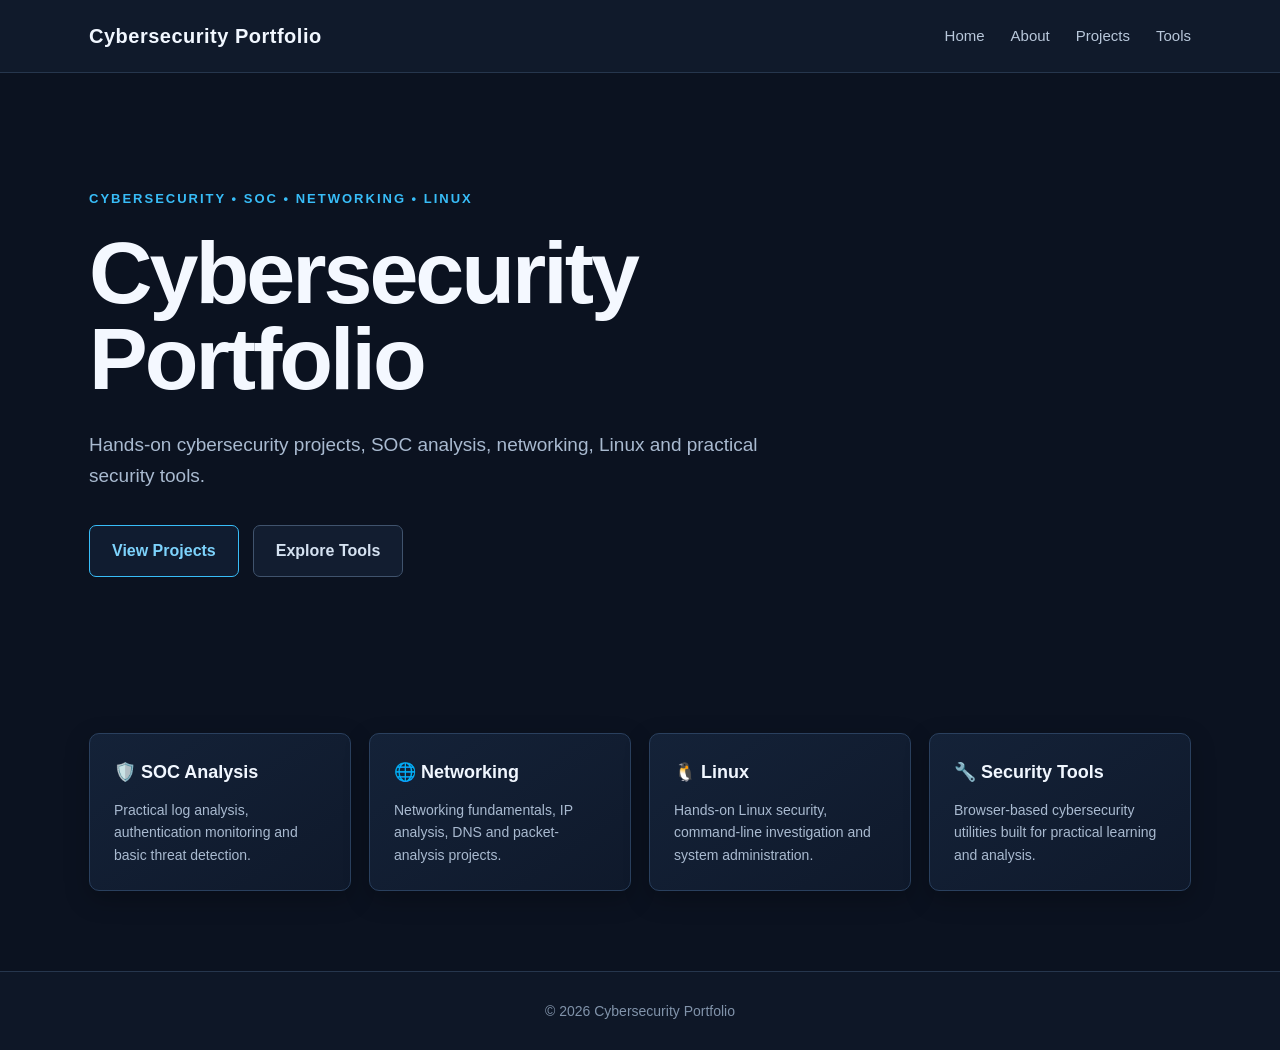
==== index.html @ d47c6d78 "Create public cybersecurity website" ====
<!DOCTYPE html>
<html lang="en">

<head>

    <meta charset="UTF-8">

    <meta
        name="viewport"
        content="width=device-width, initial-scale=1.0"
    >

    <title>
        Cybersecurity Portfolio | SOC Analyst
    </title>

    <meta
        name="description"
        content="Cybersecurity portfolio featuring SOC analysis, networking, Linux, security projects and practical cybersecurity tools."
    >

    <meta
        name="robots"
        content="index, follow"
    >

    <link
        rel="stylesheet"
        href="style.css"
    >

</head>

<body>

<header>

    <nav>

        <div class="logo">
            Cybersecurity Portfolio
        </div>

        <div class="nav-links">

            <a href="index.html">
                Home
            </a>

            <a href="about.html">
                About
            </a>

            <a href="projects.html">
                Projects
            </a>

            <a href="tools.html">
                Tools
            </a>

        </div>

    </nav>

</header>


<main>

    <section class="hero">

        <p class="eyebrow">
            CYBERSECURITY • SOC • NETWORKING • LINUX
        </p>

        <h1>
            Cybersecurity
            <br>
            Portfolio
        </h1>

        <p class="hero-text">
            Hands-on cybersecurity projects, SOC analysis,
            networking, Linux and practical security tools.
        </p>

        <div class="hero-buttons">

            <a
                href="projects.html"
                class="button"
            >
                View Projects
            </a>

            <a
                href="tools.html"
                class="button secondary"
            >
                Explore Tools
            </a>

        </div>

    </section>


    <section class="highlights">

        <div class="card">

            <h2>🛡️ SOC Analysis</h2>

            <p>
                Practical log analysis, authentication
                monitoring and basic threat detection.
            </p>

        </div>


        <div class="card">

            <h2>🌐 Networking</h2>

            <p>
                Networking fundamentals, IP analysis,
                DNS and packet-analysis projects.
            </p>

        </div>


        <div class="card">

            <h2>🐧 Linux</h2>

            <p>
                Hands-on Linux security, command-line
                investigation and system administration.
            </p>

        </div>


        <div class="card">

            <h2>🔧 Security Tools</h2>

            <p>
                Browser-based cybersecurity utilities
                built for practical learning and analysis.
            </p>

        </div>

    </section>

</main>


<footer>

    <p>
        © 2026 Cybersecurity Portfolio
    </p>

</footer>


<script src="script.js"></script>

</body>

</html>
---- style.css ----
/* ================================
   GLOBAL
   ================================ */

* {
    box-sizing: border-box;
    margin: 0;
    padding: 0;
}

html {
    scroll-behavior: smooth;
}

body {
    font-family: Arial, Helvetica, sans-serif;
    background: #0b1220;
    color: #eaf2ff;
    line-height: 1.6;
}

a {
    color: inherit;
    text-decoration: none;
}


/* ================================
   HEADER
   ================================ */

header {
    width: 100%;
    border-bottom: 1px solid #26364d;
    background: #101a2b;
}

nav {
    max-width: 1150px;
    margin: auto;
    padding: 20px 24px;

    display: flex;
    justify-content: space-between;
    align-items: center;
}

.logo {
    font-size: 20px;
    font-weight: bold;
    color: #f1f7ff;
    letter-spacing: 0.5px;
}

.nav-links {
    display: flex;
    gap: 26px;
}

.nav-links a {
    color: #b8c7da;
    font-size: 15px;
    transition: 0.2s;
}

.nav-links a:hover {
    color: #60a5fa;
}


/* ================================
   MAIN
   ================================ */

main {
    max-width: 1150px;
    margin: auto;
    padding: 0 24px;
}


/* ================================
   HERO
   ================================ */

.hero {
    min-height: 620px;

    display: flex;
    flex-direction: column;
    justify-content: center;

    max-width: 850px;
}

.eyebrow {
    color: #38bdf8;
    font-size: 13px;
    font-weight: bold;
    letter-spacing: 2px;
    margin-bottom: 20px;
}

.hero h1 {
    font-size: clamp(48px, 8vw, 88px);
    line-height: 0.98;
    letter-spacing: -3px;
    margin-bottom: 28px;
    color: #f4f8ff;
}

.hero-text {
    max-width: 680px;
    color: #a9bad0;
    font-size: 19px;
    margin-bottom: 34px;
}


/* ================================
   BUTTONS
   ================================ */

.hero-buttons {
    display: flex;
    gap: 14px;
    flex-wrap: wrap;
}

.button {
    display: inline-block;

    padding: 12px 22px;

    border: 1px solid #38bdf8;
    border-radius: 7px;

    color: #7dd3fc;

    font-weight: bold;

    background: #101c30;

    transition: 0.2s;
}

.button:hover {
    background: #38bdf8;
    color: #07101d;
}

.button.secondary {
    border-color: #40536d;
    color: #d5e2f1;
    background: #121d30;
}

.button.secondary:hover {
    background: #243550;
    color: #ffffff;
}


/* ================================
   HIGHLIGHTS / CARDS
   ================================ */

.highlights {
    display: grid;
    grid-template-columns: repeat(4, 1fr);
    gap: 18px;

    padding: 40px 0 80px;
}

.card {
    background: linear-gradient(
        145deg,
        #142238,
        #0f192b
    );

    border: 1px solid #2a405e;
    border-radius: 10px;

    padding: 24px;

    box-shadow:
        0 8px 25px rgba(0, 0, 0, 0.25);

    transition:
        transform 0.2s,
        border-color 0.2s,
        box-shadow 0.2s;
}

.card:hover {
    transform: translateY(-4px);
    border-color: #3b82f6;

    box-shadow:
        0 12px 30px rgba(0, 0, 0, 0.35);
}

.card h2 {
    font-size: 18px;
    margin-bottom: 12px;
    color: #f1f7ff;
}

.card h3 {
    color: #dcecff;
}

.card p {
    color: #a9bad0;
    font-size: 14px;
}


/* ================================
   TOOL CONTROLS
   ================================ */

.card input,
.card textarea {
    width: 100%;
    margin-top: 12px;
    padding: 11px 12px;

    background: #0a1424;
    color: #edf6ff;

    border: 1px solid #334a67;
    border-radius: 6px;

    font-family: inherit;
    font-size: 14px;
}

.card textarea {
    resize: vertical;
    min-height: 140px;
}

.card input:focus,
.card textarea:focus {
    outline: none;
    border-color: #38bdf8;

    box-shadow:
        0 0 0 2px rgba(56, 189, 248, 0.12);
}


/* ================================
   TOOL BUTTONS
   ================================ */

.card button {
    margin-top: 12px;
    margin-right: 6px;

    padding: 10px 15px;

    background: #17263d;
    color: #7dd3fc;

    border: 1px solid #385271;
    border-radius: 6px;

    cursor: pointer;

    font-weight: bold;

    transition: 0.2s;
}

.card button:hover {
    background: #38bdf8;
    color: #07101d;
    border-color: #38bdf8;
}


/* ================================
   TOOL RESULTS
   ================================ */

.card > div {
    margin-top: 18px;
}

.card ul {
    margin: 10px 0 15px 20px;
}

.card li {
    color: #b4c4d8;
    margin-bottom: 5px;
}

.card pre {
    overflow-x: auto;
    white-space: pre-wrap;
    word-break: break-word;

    padding: 12px;

    background: #091322;
    border: 1px solid #304663;
    border-radius: 6px;

    color: #86efac;

    font-size: 13px;
}


/* ================================
   FILE INPUT
   ================================ */

.card input[type="file"] {
    padding: 8px;
    cursor: pointer;
}


/* ================================
   FOOTER
   ================================ */

footer {
    border-top: 1px solid #26364d;

    text-align: center;

    padding: 28px 20px;

    color: #8193aa;

    font-size: 14px;

    background: #0e1727;
}


/* ================================
   MOBILE
   ================================ */

@media (max-width: 850px) {

    .highlights {
        grid-template-columns: repeat(2, 1fr);
    }

}


@media (max-width: 600px) {

    nav {
        flex-direction: column;
        gap: 16px;
        text-align: center;
    }

    .nav-links {
        gap: 18px;
        flex-wrap: wrap;
        justify-content: center;
    }

    .hero {
        min-height: 520px;
    }

    .hero h1 {
        font-size: 52px;
        letter-spacing: -2px;
    }

    .hero-text {
        font-size: 17px;
    }

    .highlights {
        grid-template-columns: 1fr;
    }

    main {
        padding: 0 18px;
    }

    .card button {
        width: 100%;
        margin-right: 0;
    }

}
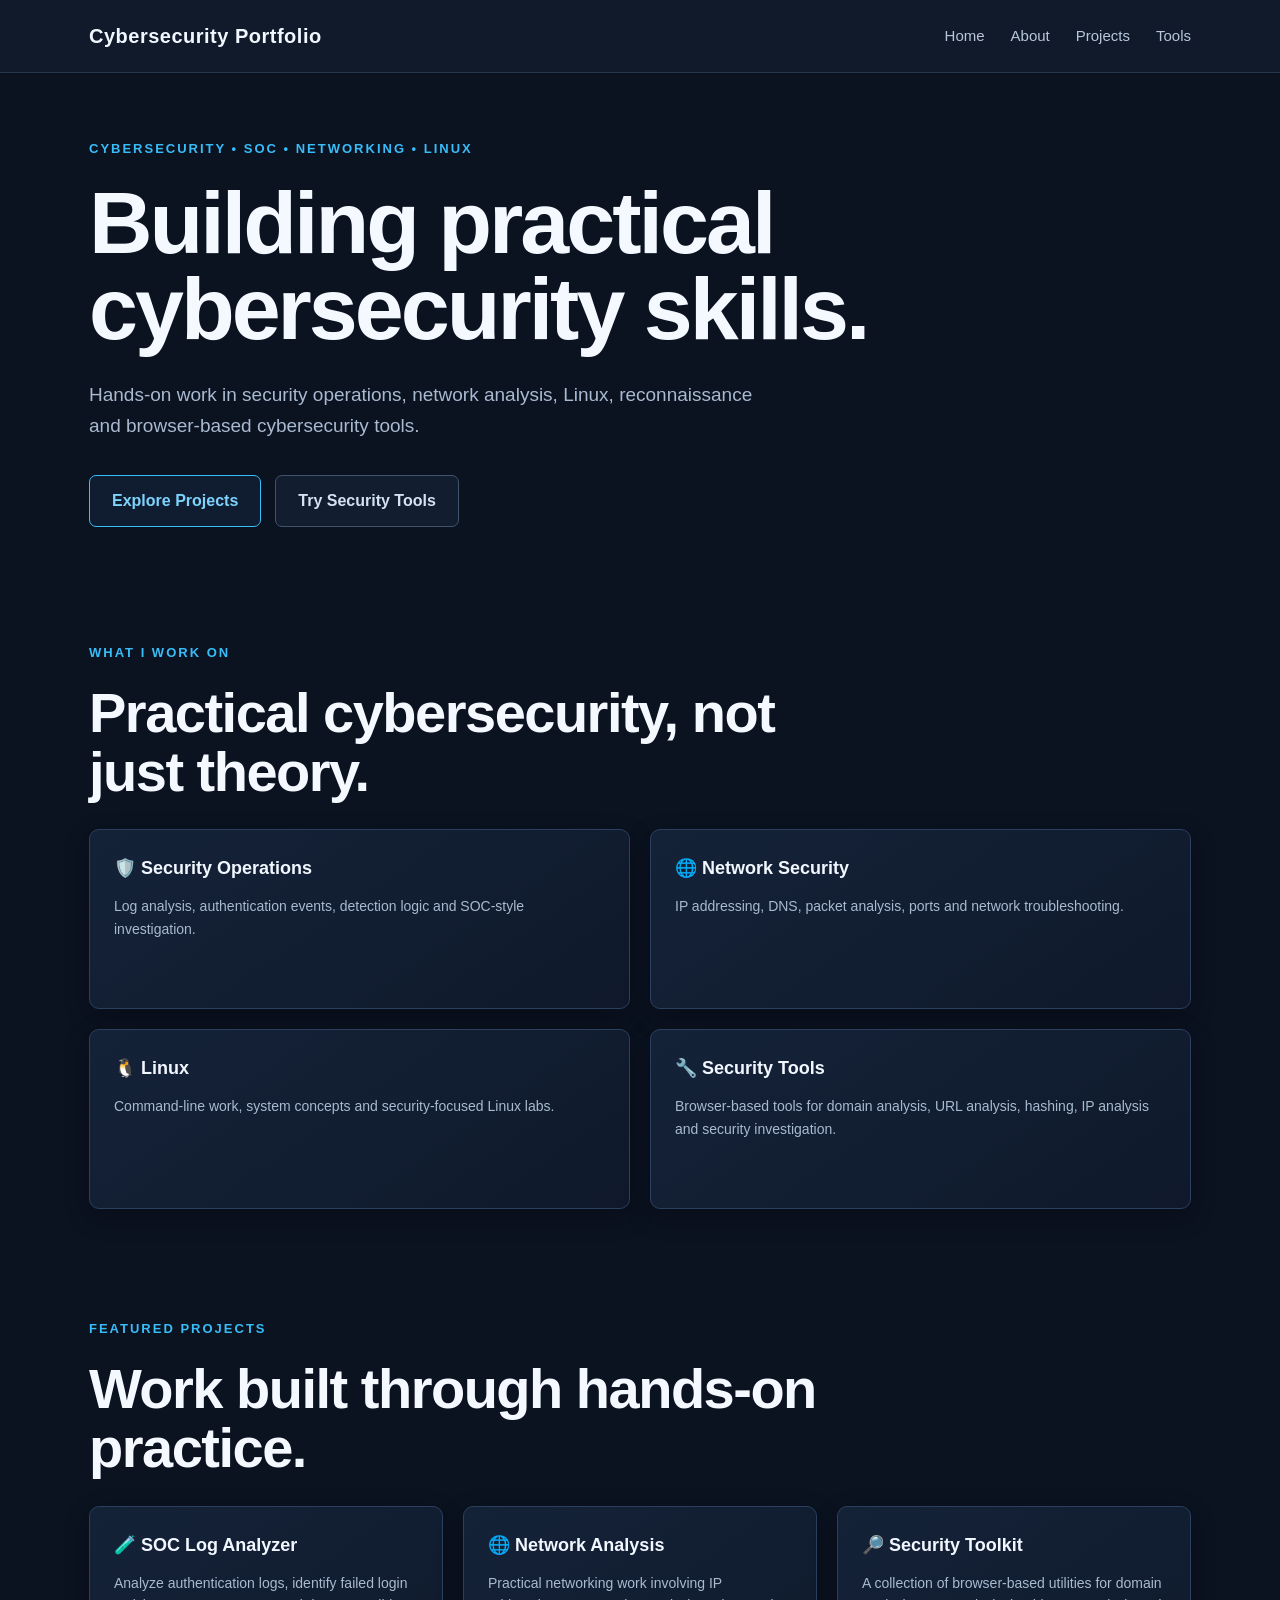
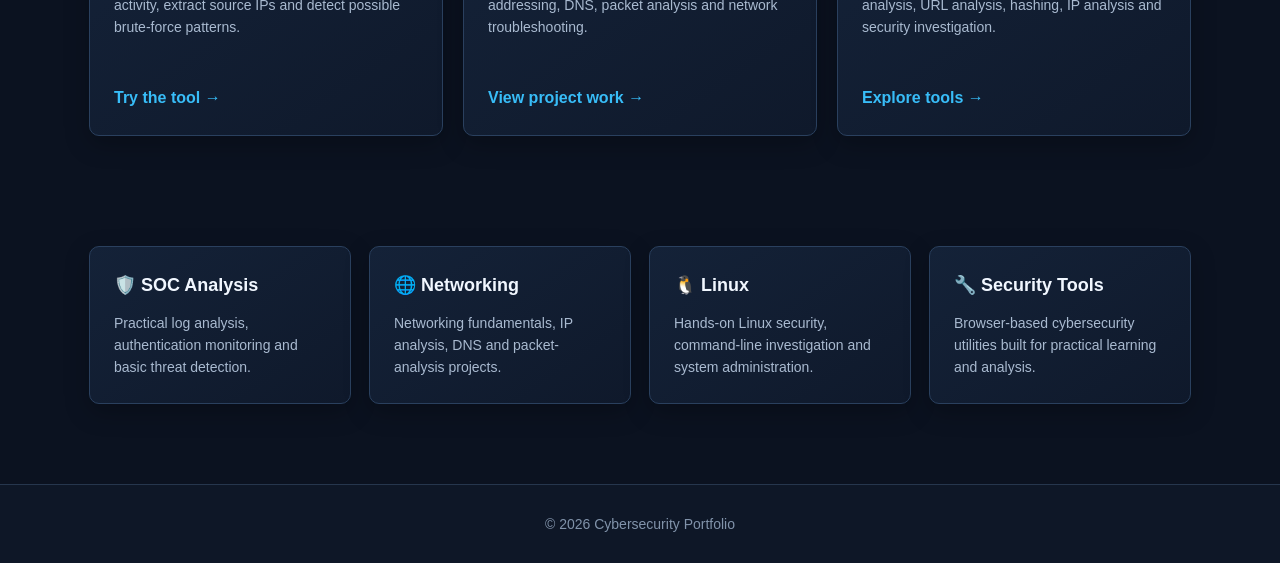
==== commit 6a20e9e3: "Finalize public website design" ====
--- a/index.html
+++ b/index.html
@@ -68,42 +68,193 @@
 
 <main>
 
-    <section class="hero">
+<section class="hero">
+
+    <p class="eyebrow">
+        CYBERSECURITY • SOC • NETWORKING • LINUX
+    </p>
+
+    <h1>
+        Building practical
+        <br>
+        cybersecurity skills.
+    </h1>
+
+    <p class="hero-text">
+        Hands-on work in security operations, network analysis,
+        Linux, reconnaissance and browser-based cybersecurity tools.
+    </p>
+
+    <div class="hero-buttons">
+
+        <a
+            href="projects.html"
+            class="button"
+        >
+            Explore Projects
+        </a>
+
+        <a
+            href="tools.html"
+            class="button secondary"
+        >
+            Try Security Tools
+        </a>
+
+    </div>
+
+</section>
+
+<section class="work-section">
+
+    <div class="section-heading">
 
         <p class="eyebrow">
-            CYBERSECURITY • SOC • NETWORKING • LINUX
+            WHAT I WORK ON
         </p>
 
-        <h1>
-            Cybersecurity
-            <br>
-            Portfolio
-        </h1>
-
-        <p class="hero-text">
-            Hands-on cybersecurity projects, SOC analysis,
-            networking, Linux and practical security tools.
+        <h2>
+            Practical cybersecurity,
+            not just theory.
+        </h2>
+
+    </div>
+
+
+    <div class="work-grid">
+
+        <div class="card">
+
+            <h2>🛡️ Security Operations</h2>
+
+            <p>
+                Log analysis, authentication events,
+                detection logic and SOC-style investigation.
+            </p>
+
+        </div>
+
+
+        <div class="card">
+
+            <h2>🌐 Network Security</h2>
+
+            <p>
+                IP addressing, DNS, packet analysis,
+                ports and network troubleshooting.
+            </p>
+
+        </div>
+
+
+        <div class="card">
+
+            <h2>🐧 Linux</h2>
+
+            <p>
+                Command-line work, system concepts
+                and security-focused Linux labs.
+            </p>
+
+        </div>
+
+
+        <div class="card">
+
+            <h2>🔧 Security Tools</h2>
+
+            <p>
+                Browser-based tools for domain analysis,
+                URL analysis, hashing, IP analysis and
+                security investigation.
+            </p>
+
+        </div>
+
+    </div>
+
+</section>
+
+<section class="featured-section">
+
+    <div class="section-heading">
+
+        <p class="eyebrow">
+            FEATURED PROJECTS
         </p>
 
-        <div class="hero-buttons">
+        <h2>
+            Work built through
+            hands-on practice.
+        </h2>
+
+    </div>
+
+
+    <div class="featured-grid">
+
+        <article class="card">
+
+            <h2>🧪 SOC Log Analyzer</h2>
+
+            <p>
+                Analyze authentication logs, identify failed
+                login activity, extract source IPs and detect
+                possible brute-force patterns.
+            </p>
+
+            <a
+                href="tools.html"
+                class="project-link"
+            >
+                Try the tool →
+            </a>
+
+        </article>
+
+
+        <article class="card">
+
+            <h2>🌐 Network Analysis</h2>
+
+            <p>
+                Practical networking work involving IP
+                addressing, DNS, packet analysis and
+                network troubleshooting.
+            </p>
 
             <a
                 href="projects.html"
-                class="button"
+                class="project-link"
             >
-                View Projects
-            </a>
+                View project work →
+            </a>
+
+        </article>
+
+
+        <article class="card">
+
+            <h2>🔎 Security Toolkit</h2>
+
+            <p>
+                A collection of browser-based utilities for
+                domain analysis, URL analysis, hashing,
+                IP analysis and security investigation.
+            </p>
 
             <a
                 href="tools.html"
-                class="button secondary"
+                class="project-link"
             >
-                Explore Tools
-            </a>
-
-        </div>
-
-    </section>
+                Explore tools →
+            </a>
+
+        </article>
+
+    </div>
+
+</section>
 
 
     <section class="highlights">
--- a/style.css
+++ b/style.css
@@ -399,4 +399,127 @@
         margin-right: 0;
     }
 
+}
+/* ================================
+   WORK SECTION
+   ================================ */
+
+.work-section {
+    padding: 80px 0;
+}
+
+.section-heading {
+    max-width: 750px;
+    margin-bottom: 40px;
+}
+
+.section-heading h2 {
+    font-size: clamp(34px, 5vw, 56px);
+    line-height: 1.05;
+    letter-spacing: -1.5px;
+    color: #f4f8ff;
+}
+
+.work-grid {
+    display: grid;
+    grid-template-columns: repeat(2, 1fr);
+    gap: 20px;
+}
+
+.work-grid .card {
+    min-height: 180px;
+}
+
+@media (max-width: 600px) {
+
+    .work-grid {
+        grid-template-columns: 1fr;
+    }
+
+}
+/* ================================
+   FEATURED PROJECTS
+   ================================ */
+
+.featured-section {
+    padding: 40px 0 100px;
+}
+
+.featured-grid {
+    display: grid;
+    grid-template-columns: repeat(3, 1fr);
+    gap: 20px;
+}
+
+.featured-grid .card {
+    min-height: 230px;
+    display: flex;
+    flex-direction: column;
+}
+
+.project-link {
+    margin-top: auto;
+    padding-top: 20px;
+
+    color: #38bdf8;
+    font-weight: bold;
+
+    transition: 0.2s;
+}
+
+.project-link:hover {
+    color: #7dd3fc;
+    transform: translateX(3px);
+}
+
+@media (max-width: 850px) {
+
+    .featured-grid {
+        grid-template-columns: 1fr;
+    }
+
+}
+/* ================================
+   CONTACT SECTION
+   ================================ */
+
+.contact-section {
+    padding: 80px 0 100px;
+    max-width: 750px;
+}
+
+.contact-section h2 {
+    font-size: clamp(36px, 5vw, 58px);
+    line-height: 1.05;
+    letter-spacing: -1.5px;
+    margin-bottom: 18px;
+}
+
+.contact-section p:not(.eyebrow) {
+    color: #a9bad0;
+    font-size: 18px;
+    margin-bottom: 28px;
+}
+/* ================================
+   HOMEPAGE SPACING FIX
+   ================================ */
+
+.hero {
+    min-height: 520px;
+}
+
+.work-section {
+    padding: 50px 0 60px;
+}
+
+.featured-section {
+    padding: 50px 0 70px;
+}
+
+.contact-section {
+    padding: 50px 0 70px;
+}
+
+.section-heading {
+    margin-bottom: 28px;
 }
